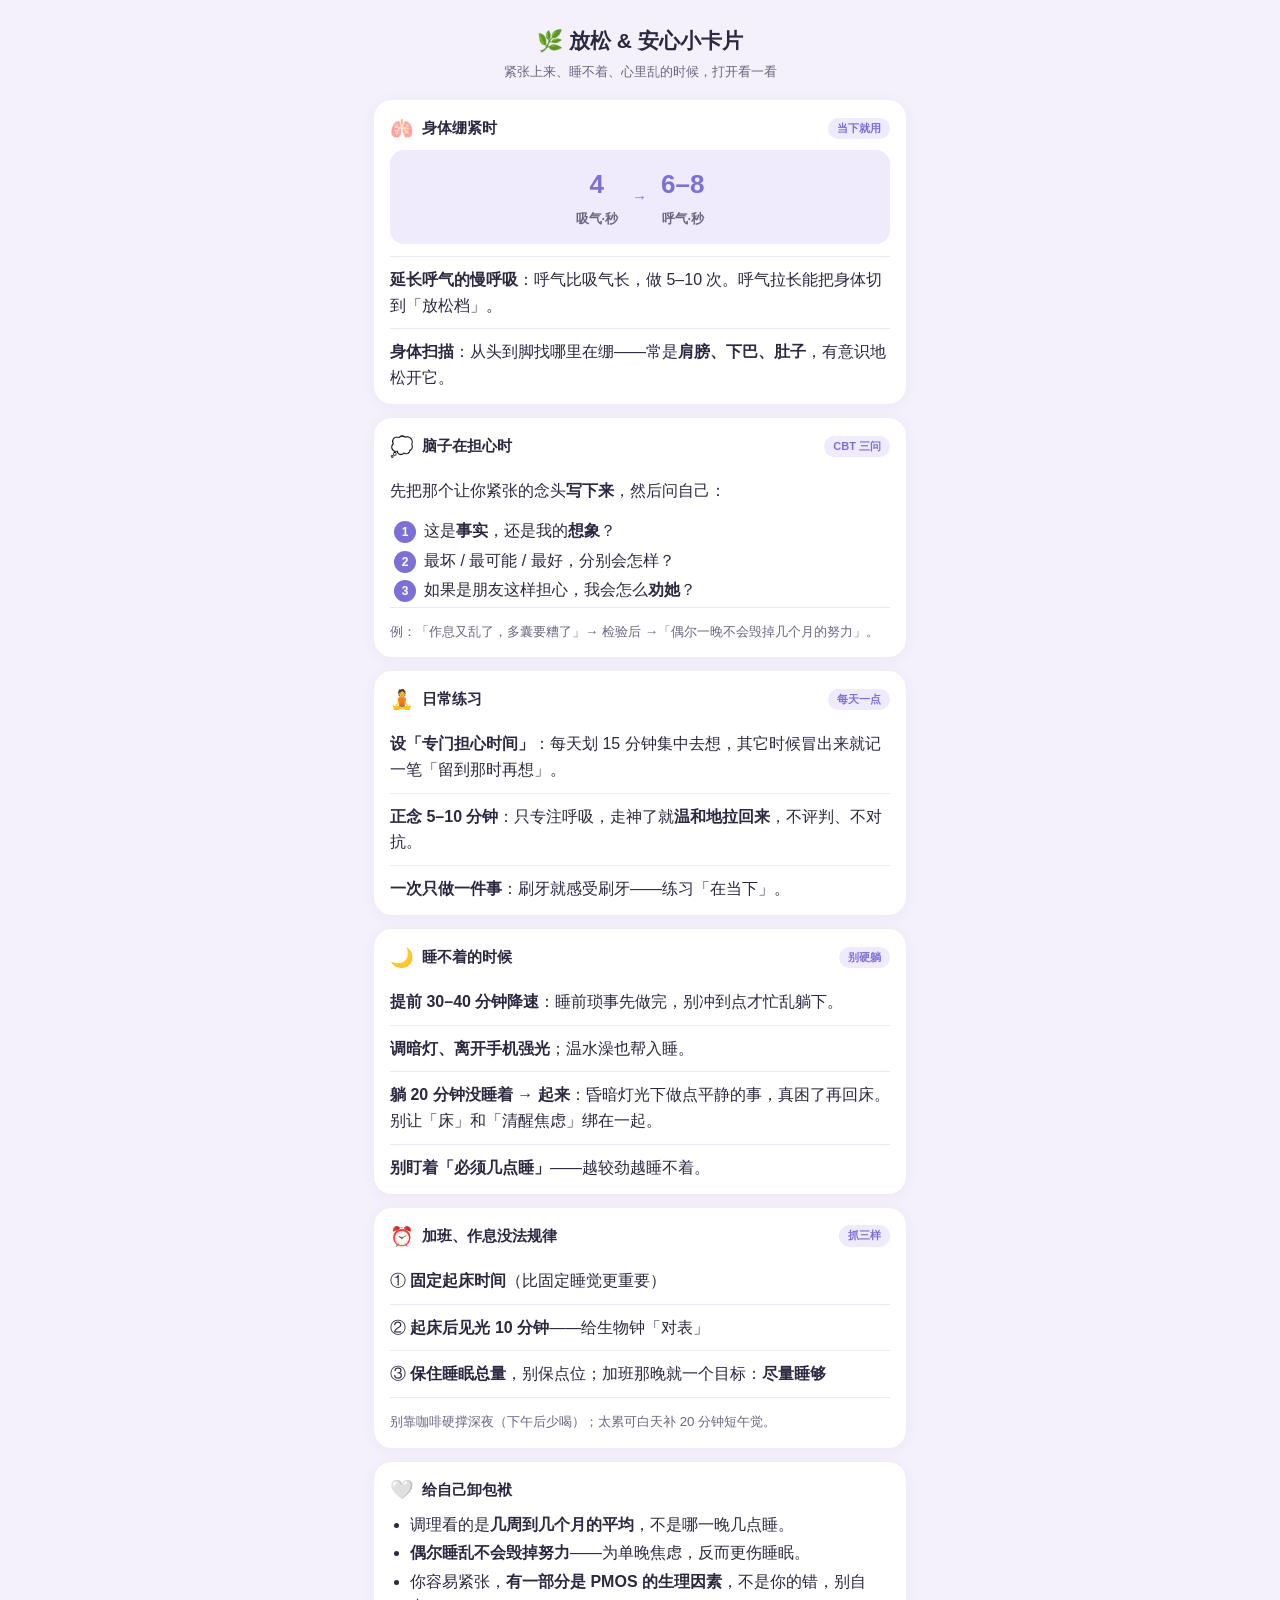
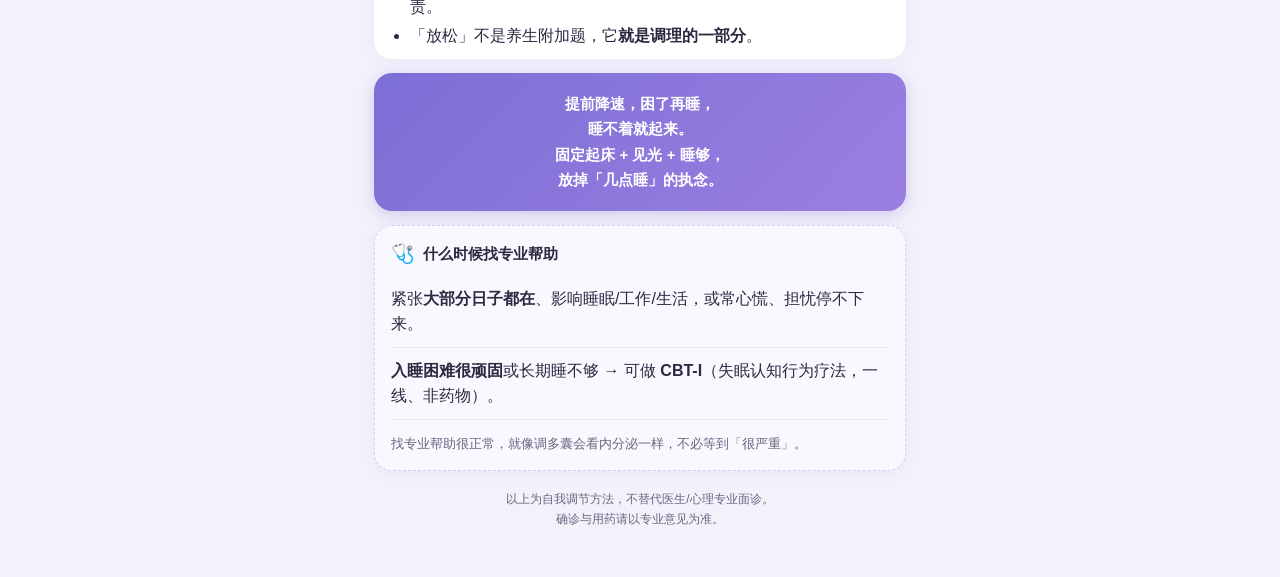
==== 放松卡片.html @ 4aa34a7e "修复：回到今天按钮被旧的圆形翻页样式套住导致文字超框 Co-Authored-By: Claude Opus 4.8 (1M context) <noreply@anthropic.com>" ====
<!DOCTYPE html>
<html lang="zh-CN">
<head>
<meta charset="UTF-8">
<meta name="viewport" content="width=device-width, initial-scale=1.0">
<meta name="theme-color" content="#7c6fd6">
<title>放松 & 安心小卡片</title>
<style>
  :root{
    --bg:#f4f1fb; --card:#ffffff; --ink:#2c2840; --soft:#6b6580;
    --accent:#7c6fd6; --accent-soft:#efeafc; --line:#ece8f6;
    --warm:#e8917c; --green:#5fb39a;
  }
  *{box-sizing:border-box;-webkit-tap-highlight-color:transparent}
  body{
    margin:0;font-family:-apple-system,BlinkMacSystemFont,"PingFang SC","Microsoft YaHei",sans-serif;
    background:var(--bg);color:var(--ink);line-height:1.6;
    padding:18px 14px 48px;max-width:560px;margin:0 auto;
  }
  header{text-align:center;margin:6px 0 18px}
  header h1{font-size:21px;margin:0 0 4px;font-weight:700}
  header p{margin:0;color:var(--soft);font-size:13px}
  .card{
    background:var(--card);border-radius:18px;padding:16px 16px 4px;
    margin-bottom:14px;box-shadow:0 2px 14px rgba(90,70,160,.06);
  }
  .card>h2{
    font-size:15px;margin:0 0 10px;display:flex;align-items:center;gap:8px;font-weight:700;
  }
  .emoji{font-size:19px;line-height:1}
  .tag{font-size:11px;color:var(--accent);background:var(--accent-soft);
    padding:2px 9px;border-radius:20px;margin-left:auto;font-weight:600;white-space:nowrap}
  .step{padding:10px 0;border-top:1px solid var(--line)}
  .step:first-of-type{border-top:none}
  .step b{font-weight:700}
  .big{
    display:flex;align-items:center;justify-content:center;gap:14px;
    background:var(--accent-soft);border-radius:14px;padding:14px;margin:6px 0 12px;
    font-weight:700;font-size:15px;text-align:center;flex-wrap:wrap
  }
  .big .num{font-size:26px;color:var(--accent)}
  .arrow{color:var(--accent);font-weight:700}
  .q{margin:4px 0;padding-left:4px}
  .q .n{display:inline-block;width:22px;height:22px;line-height:22px;text-align:center;
    background:var(--accent);color:#fff;border-radius:50%;font-size:12px;font-weight:700;margin-right:8px}
  small{color:var(--soft)}
  .mantra{
    background:linear-gradient(135deg,#7c6fd6,#9b7fe0);color:#fff;text-align:center;
    border-radius:18px;padding:18px 16px;font-size:15px;font-weight:600;line-height:1.7;
    box-shadow:0 4px 16px rgba(124,111,214,.3)
  }
  .help{border:1.5px dashed #d8cdf0;background:#faf8ff}
  .foot{text-align:center;color:var(--soft);font-size:12px;margin-top:18px;line-height:1.7}
  ul{margin:6px 0;padding-left:20px}
  li{margin:3px 0}
</style>
</head>
<body>

<header>
  <h1>🌿 放松 &amp; 安心小卡片</h1>
  <p>紧张上来、睡不着、心里乱的时候，打开看一看</p>
</header>

<!-- 1 身体放松 -->
<div class="card">
  <h2><span class="emoji">🫁</span>身体绷紧时<span class="tag">当下就用</span></h2>
  <div class="big">
    <span><span class="num">4</span><br><small>吸气·秒</small></span>
    <span class="arrow">→</span>
    <span><span class="num">6–8</span><br><small>呼气·秒</small></span>
  </div>
  <div class="step"><b>延长呼气的慢呼吸</b>：呼气比吸气长，做 5–10 次。呼气拉长能把身体切到「放松档」。</div>
  <div class="step"><b>身体扫描</b>：从头到脚找哪里在绷——常是<b>肩膀、下巴、肚子</b>，有意识地松开它。</div>
</div>

<!-- 2 CBT 想法三问 -->
<div class="card">
  <h2><span class="emoji">💭</span>脑子在担心时<span class="tag">CBT 三问</span></h2>
  <div class="step">先把那个让你紧张的念头<b>写下来</b>，然后问自己：</div>
  <div class="q"><span class="n">1</span>这是<b>事实</b>，还是我的<b>想象</b>？</div>
  <div class="q"><span class="n">2</span>最坏 / 最可能 / 最好，分别会怎样？</div>
  <div class="q"><span class="n">3</span>如果是朋友这样担心，我会怎么<b>劝她</b>？</div>
  <div class="step"><small>例：「作息又乱了，多囊要糟了」→ 检验后 →「偶尔一晚不会毁掉几个月的努力」。</small></div>
</div>

<!-- 3 担心时间 + 正念 -->
<div class="card">
  <h2><span class="emoji">🧘</span>日常练习<span class="tag">每天一点</span></h2>
  <div class="step"><b>设「专门担心时间」</b>：每天划 15 分钟集中去想，其它时候冒出来就记一笔「留到那时再想」。</div>
  <div class="step"><b>正念 5–10 分钟</b>：只专注呼吸，走神了就<b>温和地拉回来</b>，不评判、不对抗。</div>
  <div class="step"><b>一次只做一件事</b>：刷牙就感受刷牙——练习「在当下」。</div>
</div>

<!-- 4 睡不着 -->
<div class="card">
  <h2><span class="emoji">🌙</span>睡不着的时候<span class="tag">别硬躺</span></h2>
  <div class="step"><b>提前 30–40 分钟降速</b>：睡前琐事先做完，别冲到点才忙乱躺下。</div>
  <div class="step"><b>调暗灯、离开手机强光</b>；温水澡也帮入睡。</div>
  <div class="step"><b>躺 20 分钟没睡着 → 起来</b>：昏暗灯光下做点平静的事，真困了再回床。别让「床」和「清醒焦虑」绑在一起。</div>
  <div class="step"><b>别盯着「必须几点睡」</b>——越较劲越睡不着。</div>
</div>

<!-- 5 作息乱/加班 -->
<div class="card">
  <h2><span class="emoji">⏰</span>加班、作息没法规律<span class="tag">抓三样</span></h2>
  <div class="step">① <b>固定起床时间</b>（比固定睡觉更重要）</div>
  <div class="step">② <b>起床后见光 10 分钟</b>——给生物钟「对表」</div>
  <div class="step">③ <b>保住睡眠总量</b>，别保点位；加班那晚就一个目标：<b>尽量睡够</b></div>
  <div class="step"><small>别靠咖啡硬撑深夜（下午后少喝）；太累可白天补 20 分钟短午觉。</small></div>
</div>

<!-- 6 心态 -->
<div class="card">
  <h2><span class="emoji">🤍</span>给自己卸包袱</h2>
  <ul>
    <li>调理看的是<b>几周到几个月的平均</b>，不是哪一晚几点睡。</li>
    <li><b>偶尔睡乱不会毁掉努力</b>——为单晚焦虑，反而更伤睡眠。</li>
    <li>你容易紧张，<b>有一部分是 PMOS 的生理因素</b>，不是你的错，别自责。</li>
    <li>「放松」不是养生附加题，它<b>就是调理的一部分</b>。</li>
  </ul>
</div>

<!-- mantra -->
<div class="mantra">
  提前降速，困了再睡，<br>睡不着就起来。<br>
  固定起床 + 见光 + 睡够，<br>放掉「几点睡」的执念。
</div>

<!-- help -->
<div class="card help" style="margin-top:14px">
  <h2><span class="emoji">🩺</span>什么时候找专业帮助</h2>
  <div class="step">紧张<b>大部分日子都在</b>、影响睡眠/工作/生活，或常心慌、担忧停不下来。</div>
  <div class="step"><b>入睡困难很顽固</b>或长期睡不够 → 可做 <b>CBT-I</b>（失眠认知行为疗法，一线、非药物）。</div>
  <div class="step"><small>找专业帮助很正常，就像调多囊会看内分泌一样，不必等到「很严重」。</small></div>
</div>

<div class="foot">
  以上为自我调节方法，不替代医生/心理专业面诊。<br>
  确诊与用药请以专业意见为准。
</div>

</body>
</html>
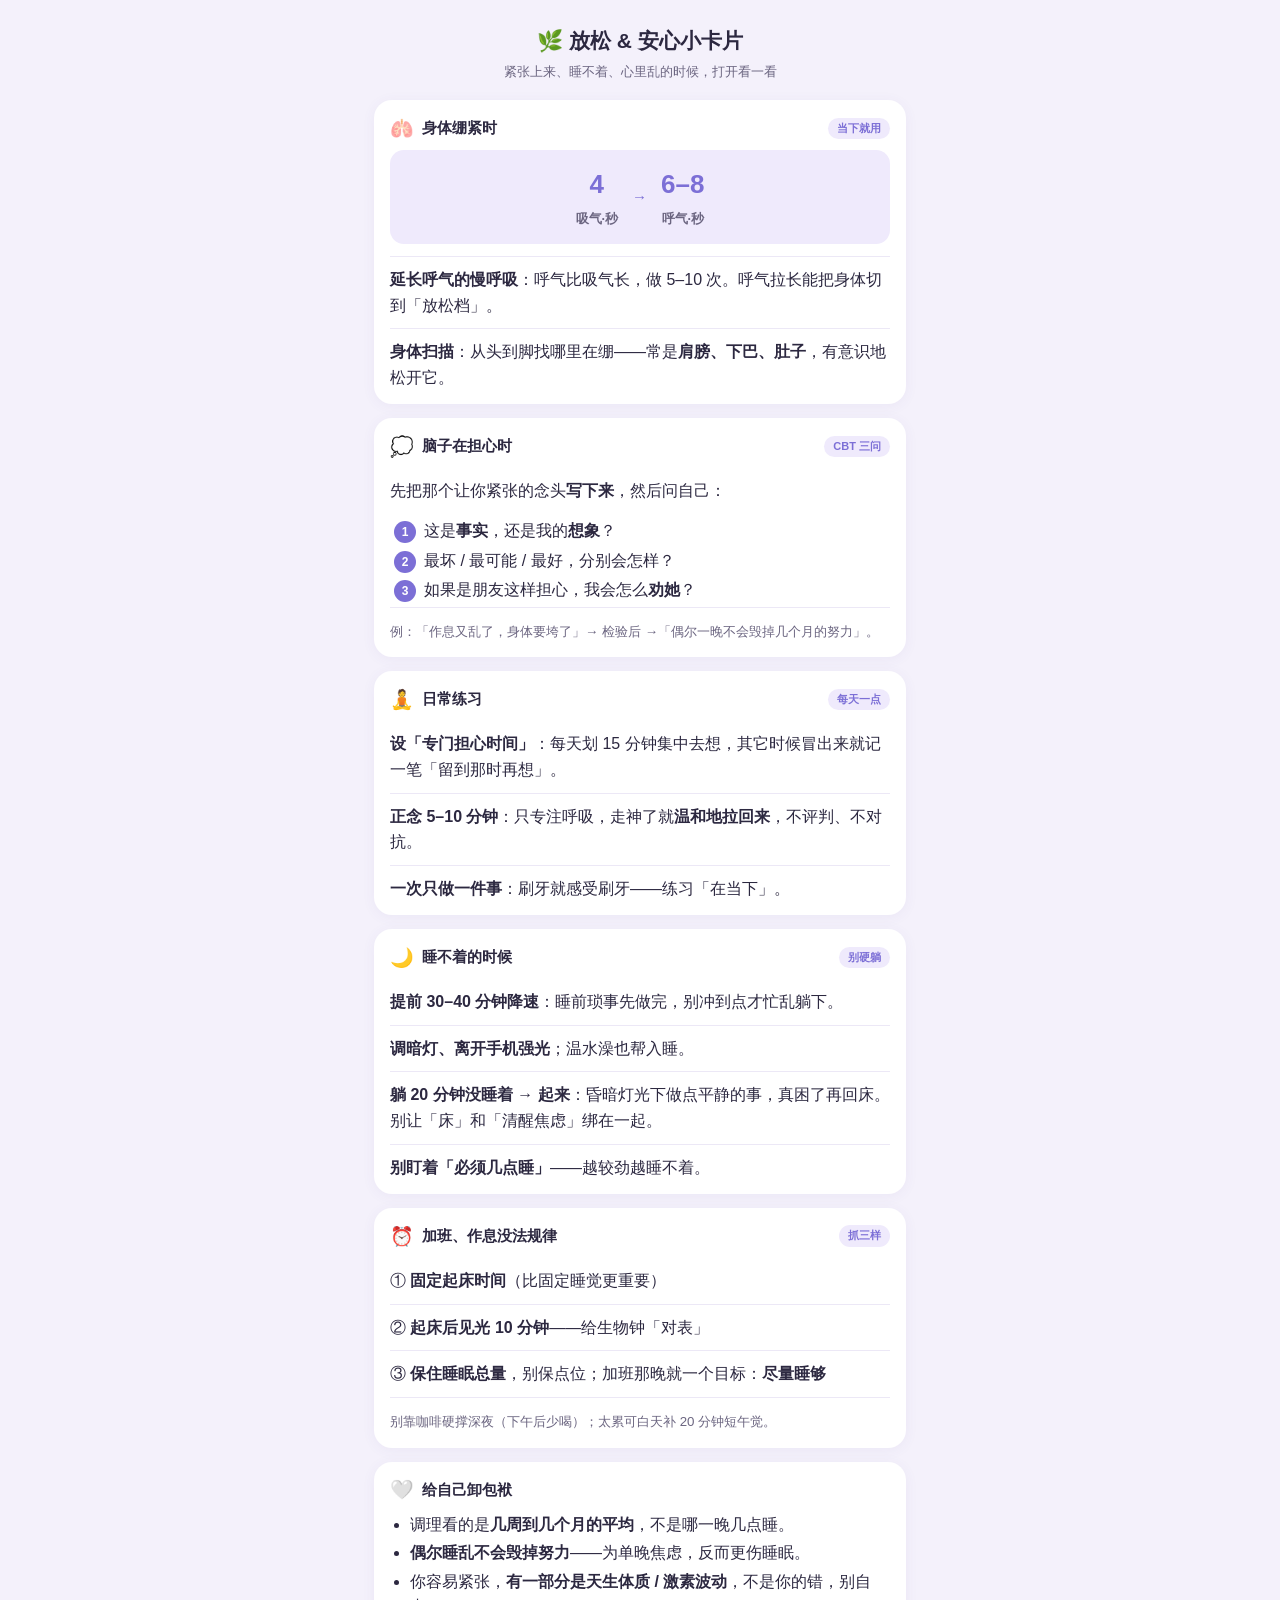
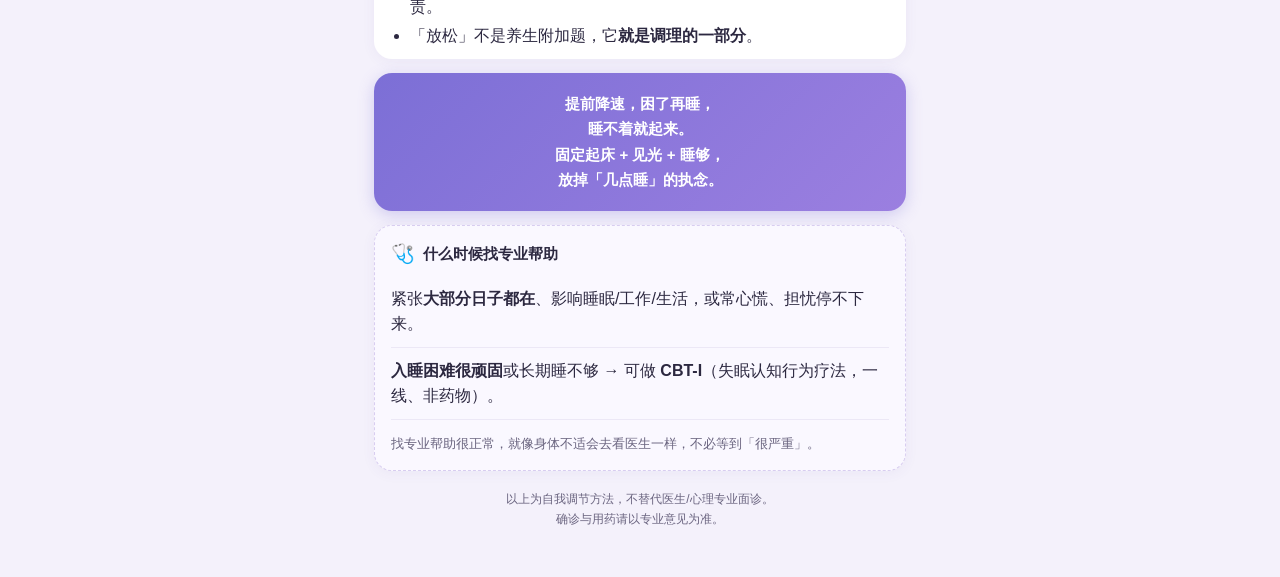
==== commit 8751af13: "新增养生卡片(放松/健身/饮食)与统一入口页，设置页加「健康卡片」入口 - 调理主页.html：统一入口，链接三张卡片与体温计 - 放松/健身/饮食卡：改为通用养生口吻 - 健身卡每天附跟练视频链接 " ====
--- a/放松卡片.html
+++ b/放松卡片.html
@@ -81,7 +81,7 @@
   <div class="q"><span class="n">1</span>这是<b>事实</b>，还是我的<b>想象</b>？</div>
   <div class="q"><span class="n">2</span>最坏 / 最可能 / 最好，分别会怎样？</div>
   <div class="q"><span class="n">3</span>如果是朋友这样担心，我会怎么<b>劝她</b>？</div>
-  <div class="step"><small>例：「作息又乱了，多囊要糟了」→ 检验后 →「偶尔一晚不会毁掉几个月的努力」。</small></div>
+  <div class="step"><small>例：「作息又乱了，身体要垮了」→ 检验后 →「偶尔一晚不会毁掉几个月的努力」。</small></div>
 </div>
 
 <!-- 3 担心时间 + 正念 -->
@@ -116,7 +116,7 @@
   <ul>
     <li>调理看的是<b>几周到几个月的平均</b>，不是哪一晚几点睡。</li>
     <li><b>偶尔睡乱不会毁掉努力</b>——为单晚焦虑，反而更伤睡眠。</li>
-    <li>你容易紧张，<b>有一部分是 PMOS 的生理因素</b>，不是你的错，别自责。</li>
+    <li>你容易紧张，<b>有一部分是天生体质 / 激素波动</b>，不是你的错，别自责。</li>
     <li>「放松」不是养生附加题，它<b>就是调理的一部分</b>。</li>
   </ul>
 </div>
@@ -132,7 +132,7 @@
   <h2><span class="emoji">🩺</span>什么时候找专业帮助</h2>
   <div class="step">紧张<b>大部分日子都在</b>、影响睡眠/工作/生活，或常心慌、担忧停不下来。</div>
   <div class="step"><b>入睡困难很顽固</b>或长期睡不够 → 可做 <b>CBT-I</b>（失眠认知行为疗法，一线、非药物）。</div>
-  <div class="step"><small>找专业帮助很正常，就像调多囊会看内分泌一样，不必等到「很严重」。</small></div>
+  <div class="step"><small>找专业帮助很正常，就像身体不适会去看医生一样，不必等到「很严重」。</small></div>
 </div>
 
 <div class="foot">
